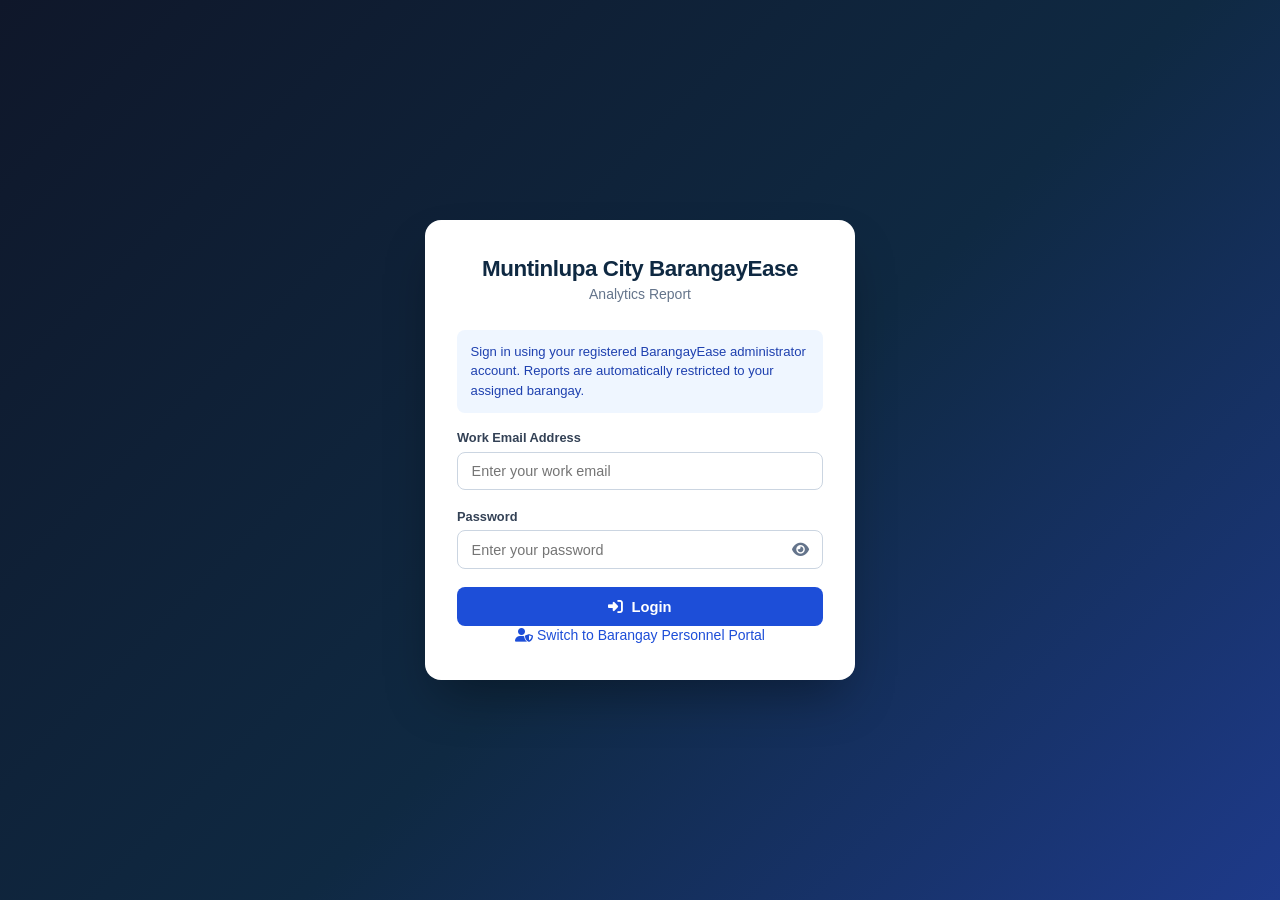
==== BarangayAdminWEB/AnalyticsLogin.html @ 0ae3438d "Fix and connect Analytics frontend" ====
<!DOCTYPE html>
<html lang="en">

<head>
    <meta charset="UTF-8" />
    <meta name="viewport" content="width=device-width, initial-scale=1.0" />
    <title>Muntinlupa City BarangayEase</title>
    <link rel="stylesheet" href="webAdmincss/Analytics.css" />
    <link rel="stylesheet" href="https://cdnjs.cloudflare.com/ajax/libs/font-awesome/6.5.1/css/all.min.css" />
</head>

<body>
    <div class="auth-container">
        <div class="auth-card">
            <div class="auth-logo">
                <h1>Muntinlupa City BarangayEase</h1>
                <p>Analytics Report</p>
            </div>

            <div id="loginError" class="error-banner"></div>

            <form id="loginForm">
                <p class="login-notice">Sign in using your registered BarangayEase administrator account. Reports are automatically restricted to your assigned barangay.</p>

                <div class="input-group">
                    <label for="email">Work Email Address</label>
                    <input type="email" id="email" placeholder="Enter your work email" autocomplete="username"
                        required />
                </div>

                <div class="input-group">
                    <label for="password">Password</label>
                    <div class="password-wrapper">
                        <input type="password" id="password" placeholder="Enter your password"
                            autocomplete="current-password" required />
                        <i class="fa-solid fa-eye toggle-password" data-target="password"></i>
                    </div>
                </div>

                <button type="submit" class="btn" id="loginBtn">
                    <i class="fa-solid fa-right-to-bracket"></i>
                    Login
                </button>
            </form>

            <div style="text-align: center;">
                <a href="./loginAdmin.html"
                    style="color: var(--primary); font-size: 14px; text-decoration: none;">
                    <i class="fas fa-user-shield"></i> Switch to Barangay Personnel Portal
                </a>
            </div>
        </div>
    </div>

    <script src="webAdminjs/api-config.js"></script>
    <script src="webAdminjs/AnalyticsLogin.js"></script>
</body>

</html>
---- BarangayAdminWEB/webAdmincss/Analytics.css ----
/* =========================================================
   Muntinlupa City BarangayEase - Admin & Analytics Styles
   File: webAdmincss/brgyAdmin.css
   ========================================================= */

:root {
  --primary: #1d4ed8;
  --primary-dark: #1e40af;
  --navy: #0f2942;
  --bg: #f1f5f9;
  --card-bg: #ffffff;
  --text-main: #0f172a;
  --text-muted: #64748b;
  --border: #e2e8f0;
  --danger: #dc2626;
  --warning: #d97706;
  --success: #059669;
}

* {
  box-sizing: border-box;
  margin: 0;
  padding: 0;
}

body {
  font-family: 'Inter', -apple-system, BlinkMacSystemFont, 'Segoe UI', Roboto, sans-serif;
  background-color: var(--bg);
  color: var(--text-main);
  min-height: 100vh;
}

/* === AUTH / LOGIN PORTAL === */
.auth-container {
  min-height: 100vh;
  display: flex;
  align-items: center;
  justify-content: center;
  padding: 1.5rem;
  background: linear-gradient(135deg, #0f172a 0%, var(--navy) 55%, #1e3a8a 100%);
}

.auth-card {
  width: 100%;
  max-width: 430px;
  background: var(--card-bg);
  border-radius: 16px;
  padding: 2.25rem 2rem;
  box-shadow: 0 25px 50px -12px rgba(0, 0, 0, 0.35);
}

.auth-logo {
  text-align: center;
  margin-bottom: 1.75rem;
}

.auth-logo h1 {
  font-size: 1.4rem;
  font-weight: 800;
  color: var(--navy);
  letter-spacing: -0.02em;
}

.auth-logo p {
  font-size: 0.875rem;
  color: var(--text-muted);
  margin-top: 0.25rem;
  font-weight: 500;
}

.input-group {
  margin-bottom: 1.15rem;
}

.input-group label {
  display: block;
  font-size: 0.8rem;
  font-weight: 600;
  color: #334155;
  margin-bottom: 0.4rem;
}

.input-group input,
.input-group select {
  width: 100%;
  padding: 0.65rem 0.85rem;
  border: 1px solid #cbd5e1;
  border-radius: 8px;
  font-size: 0.9rem;
  color: var(--text-main);
  background: #ffffff;
  transition: border-color 0.15s, box-shadow 0.15s;
}

.input-group input:focus,
.input-group select:focus {
  outline: none;
  border-color: var(--primary);
  box-shadow: 0 0 0 3px rgba(29, 78, 216, 0.15);
}

.password-wrapper {
  position: relative;
}

.password-wrapper input {
  padding-right: 2.5rem;
}

.toggle-password {
  position: absolute;
  right: 0.85rem;
  top: 50%;
  transform: translateY(-50%);
  color: var(--text-muted);
  cursor: pointer;
  font-size: 0.95rem;
}

.btn {
  width: 100%;
  padding: 0.72rem 1rem;
  border: none;
  border-radius: 8px;
  background: var(--primary);
  color: #ffffff;
  font-size: 0.92rem;
  font-weight: 600;
  cursor: pointer;
  display: inline-flex;
  align-items: center;
  justify-content: center;
  gap: 0.5rem;
  transition: background-color 0.15s;
}

.btn:hover {
  background: var(--primary-dark);
}

.auth-link {
  display: block;
  text-align: center;
  margin-top: 0.9rem;
  font-size: 0.84rem;
  color: var(--primary);
  text-decoration: none;
  font-weight: 500;
}

.auth-link:hover {
  text-decoration: underline;
}

.error-banner {
  background: #fef2f2;
  border: 1px solid #fecaca;
  color: #b91c1c;
  padding: 0.65rem 0.85rem;
  border-radius: 8px;
  font-size: 0.82rem;
  margin-bottom: 1rem;
  display: none;
}

/* === DASHBOARD LAYOUT === */
.topbar {
  background: var(--navy);
  color: #ffffff;
  padding: 0 1.5rem;
  height: 64px;
  display: flex;
  align-items: center;
  justify-content: space-between;
  position: sticky;
  top: 0;
  z-index: 30;
}

.topbar-brand h1 {
  font-size: 1rem;
  font-weight: 700;
}

.topbar-brand p {
  font-size: 0.72rem;
  color: #bfdbfe;
}

.topbar-user {
  display: flex;
  align-items: center;
  gap: 0.75rem;
  font-size: 0.82rem;
}

.btn-outline-light {
  background: rgba(255, 255, 255, 0.12);
  color: #ffffff;
  border: 1px solid rgba(255, 255, 255, 0.2);
  padding: 0.42rem 0.85rem;
  border-radius: 8px;
  font-size: 0.8rem;
  font-weight: 600;
  cursor: pointer;
}

.btn-outline-light:hover {
  background: var(--danger);
  border-color: var(--danger);
}

.dashboard-main {
  max-width: 1280px;
  margin: 0 auto;
  padding: 1.5rem;
  display: flex;
  flex-direction: column;
  gap: 1.25rem;
}

.panel {
  background: var(--card-bg);
  border: 1px solid var(--border);
  border-radius: 12px;
  padding: 1.15rem 1.25rem;
  box-shadow: 0 1px 2px rgba(15, 23, 42, 0.04);
}

.filter-grid {
  display: grid;
  grid-template-columns: repeat(auto-fit, minmax(170px, 1fr));
  gap: 0.85rem;
  align-items: end;
}

.filter-actions {
  display: flex;
  flex-wrap: wrap;
  gap: 0.5rem;
}

.btn-sm {
  padding: 0.55rem 0.9rem;
  border-radius: 8px;
  font-size: 0.8rem;
  font-weight: 600;
  border: none;
  cursor: pointer;
  display: inline-flex;
  align-items: center;
  gap: 0.4rem;
}

.btn-primary { background: var(--primary); color: #fff; }
.btn-danger { background: var(--danger); color: #fff; }
.btn-secondary { background: #fff; color: #334155; border: 1px solid #cbd5e1; }

.kpi-grid {
  display: grid;
  grid-template-columns: repeat(auto-fit, minmax(220px, 1fr));
  gap: 1rem;
}

.kpi-label {
  font-size: 0.72rem;
  font-weight: 700;
  text-transform: uppercase;
  letter-spacing: 0.04em;
  color: var(--text-muted);
}

.kpi-value {
  font-size: 1.65rem;
  font-weight: 800;
  margin-top: 0.35rem;
}

.kpi-sub {
  font-size: 0.75rem;
  color: var(--text-muted);
  margin-top: 0.25rem;
}

.charts-grid {
  display: grid;
  grid-template-columns: 2fr 1fr;
  gap: 1.25rem;
}

@media (max-width: 960px) {
  .charts-grid {
    grid-template-columns: 1fr;
  }
}

.chart-box {
  position: relative;
  height: 280px;
  width: 100%;
  margin-top: 0.75rem;
}

.table-wrap {
  overflow-x: auto;
  margin-top: 0.75rem;
}

table {
  width: 100%;
  border-collapse: collapse;
  font-size: 0.8rem;
}

th, td {
  padding: 0.7rem 0.85rem;
  border-bottom: 1px solid #f1f5f9;
  text-align: left;
}

th {
  background: #f8fafc;
  font-size: 0.7rem;
  text-transform: uppercase;
  color: #475569;
  font-weight: 700;
}

.badge {
  display: inline-block;
  padding: 0.15rem 0.55rem;
  border-radius: 9999px;
  font-size: 0.7rem;
  font-weight: 600;
}

.badge-critical { background: #fee2e2; color: #b91c1c; }
.badge-high { background: #fef3c7; color: #b45309; }
.badge-resolved { background: #d1fae5; color: #047857; }
.badge-pending { background: #f1f5f9; color: #334155; }

@media print {
  .no-print { display: none !important; }
  body { background: #fff; }
}


/* Analytics login/report integration states */
.login-notice {
  margin: 0 0 1.1rem;
  padding: .75rem .85rem;
  border-radius: 8px;
  background: #eff6ff;
  color: #1e40af;
  font-size: .82rem;
  line-height: 1.5;
}
.status-message {
  display: none;
  padding: .75rem 1rem;
  border-radius: 8px;
  background: #eff6ff;
  color: #1e40af;
  border: 1px solid #bfdbfe;
  font-size: .84rem;
}
.status-message.is-error {
  background: #fef2f2;
  color: #b91c1c;
  border-color: #fecaca;
}
.empty-cell {
  text-align: center;
  color: var(--text-muted);
  padding: 1.25rem;
}
button:disabled {
  opacity: .65;
  cursor: wait;
}
@media (max-width: 640px) {
  .topbar { padding: 0 1rem; }
  .topbar-user { gap: .4rem; }
  .dashboard-main { padding: 1rem; }
  .auth-card { padding: 1.5rem 1.1rem; }
}
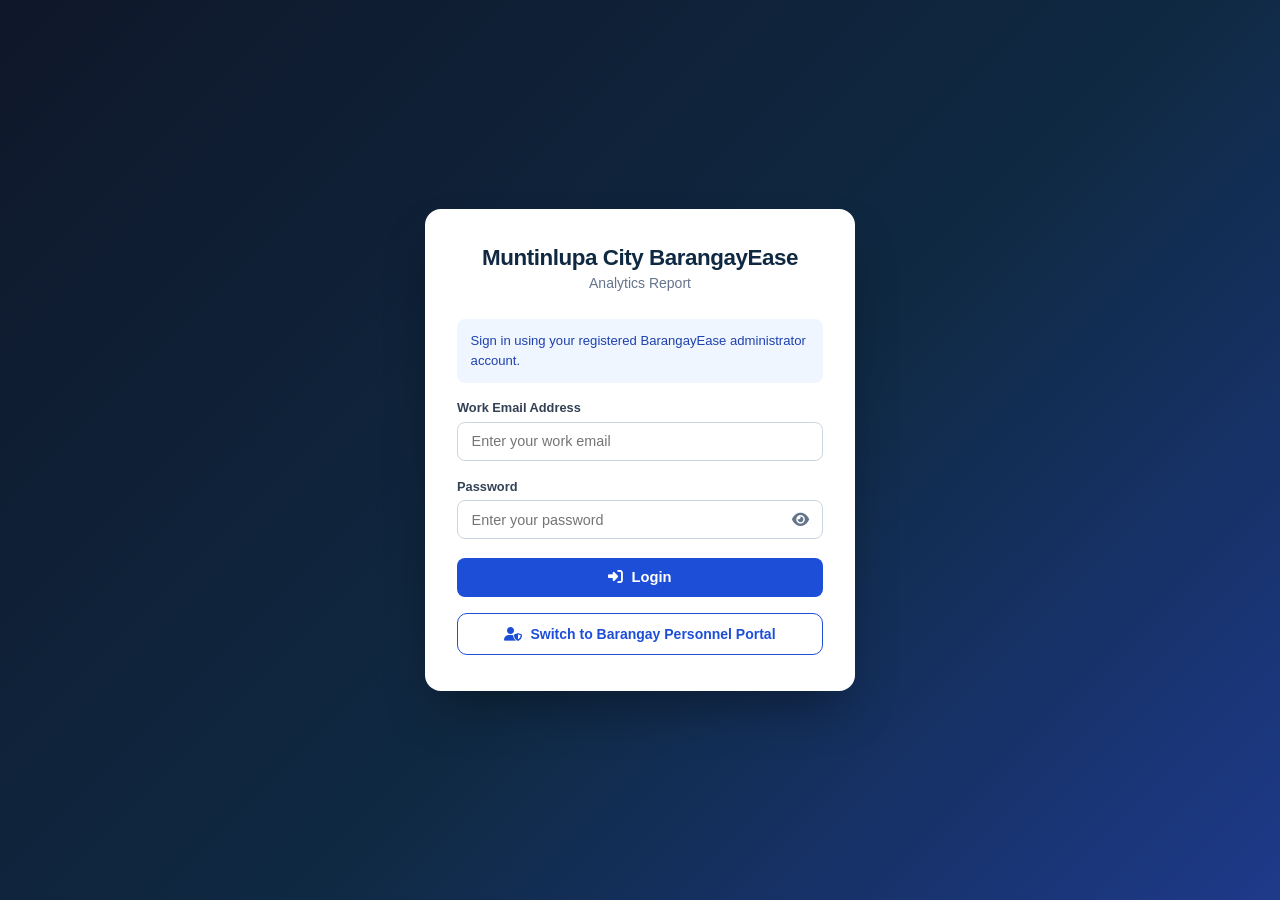
==== commit 41e11ddd: "Style portal switch buttons and update login pages" ====
--- a/BarangayAdminWEB/AnalyticsLogin.html
+++ b/BarangayAdminWEB/AnalyticsLogin.html
@@ -20,7 +20,7 @@
             <div id="loginError" class="error-banner"></div>
 
             <form id="loginForm">
-                <p class="login-notice">Sign in using your registered BarangayEase administrator account. Reports are automatically restricted to your assigned barangay.</p>
+                <p class="login-notice">Sign in using your registered BarangayEase administrator account.</p>
 
                 <div class="input-group">
                     <label for="email">Work Email Address</label>
@@ -43,9 +43,8 @@
                 </button>
             </form>
 
-            <div style="text-align: center;">
-                <a href="./loginAdmin.html"
-                    style="color: var(--primary); font-size: 14px; text-decoration: none;">
+            <div class="portal-switch-wrap">
+                <a href="./loginAdmin.html" class="portal-switch-btn">
                     <i class="fas fa-user-shield"></i> Switch to Barangay Personnel Portal
                 </a>
             </div>
--- a/BarangayAdminWEB/webAdmincss/Analytics.css
+++ b/BarangayAdminWEB/webAdmincss/Analytics.css
@@ -384,3 +384,57 @@
   .dashboard-main { padding: 1rem; }
   .auth-card { padding: 1.5rem 1.1rem; }
 }
+
+
+/* Switch to Barangay Personnel Portal */
+.portal-switch-wrap {
+    text-align: center;
+    margin-top: 16px;
+}
+
+.portal-switch-btn {
+    display: flex;
+    align-items: center;
+    justify-content: center;
+    gap: 8px;
+    width: 100%;
+    box-sizing: border-box;
+    padding: 12px 16px;
+    border: 1.5px solid var(--primary, #0A369D);
+    border-radius: 10px;
+    color: var(--primary, #0A369D);
+    background: #ffffff;
+    font-size: 14px;
+    font-weight: 600;
+    text-decoration: none;
+    transition: background 0.2s ease, color 0.2s ease;
+}
+
+.portal-switch-btn:hover {
+    background: var(--primary, #0A369D);
+    color: #ffffff;
+}
+
+/* Citywide analytics: three full-width barangay comparison charts */
+.analytics-chart-panel h3 {
+  font-size: 1rem;
+  font-weight: 750;
+  color: var(--text-main);
+}
+
+.section-heading p {
+  color: var(--text-muted);
+  font-size: .78rem;
+  margin-top: .25rem;
+}
+
+.chart-box-large {
+  height: 390px;
+  margin-top: 1rem;
+}
+
+@media (max-width: 640px) {
+  .chart-box-large {
+    height: 340px;
+  }
+}
